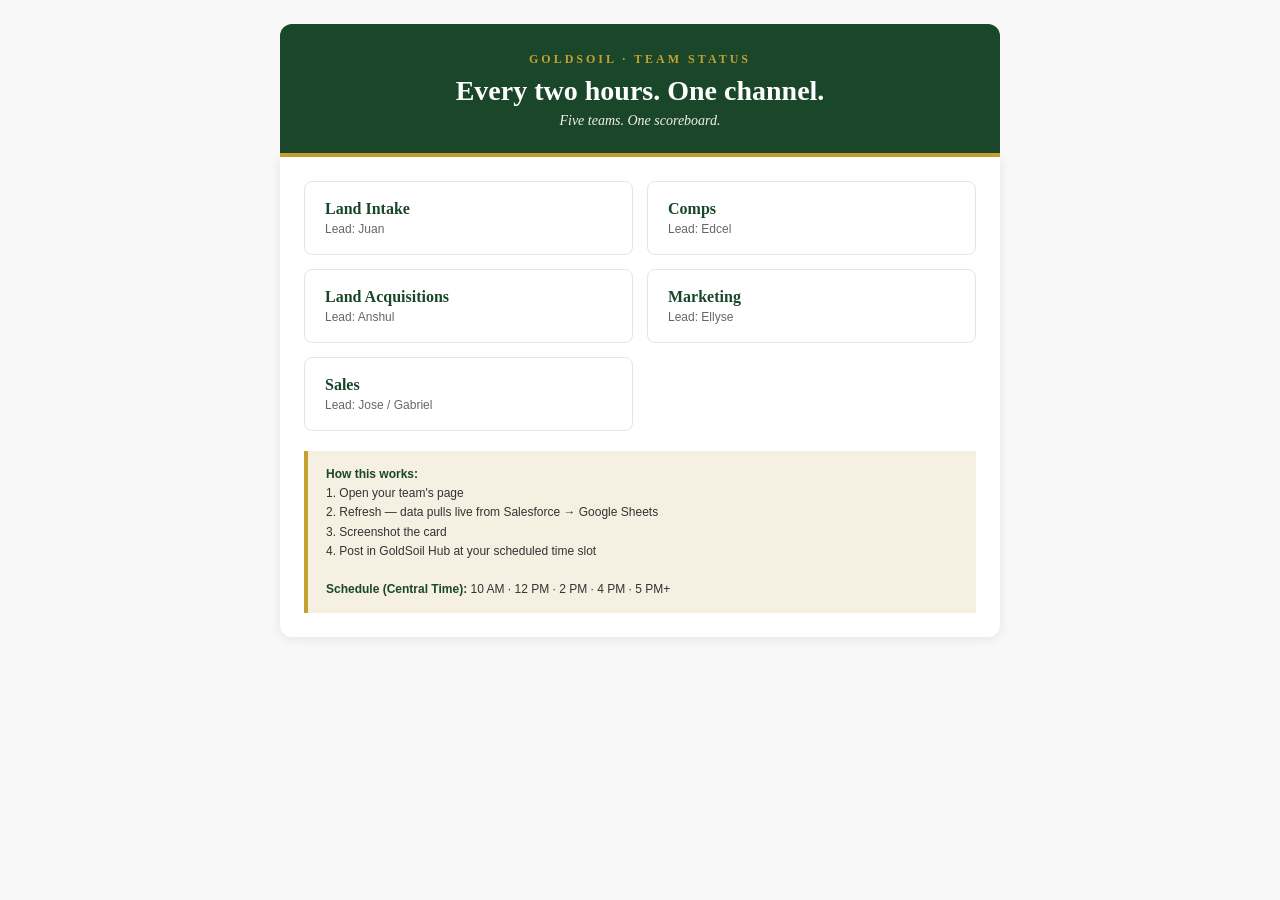
==== index.html @ e0307158 "Update index.html" ====
<!DOCTYPE html>
<html lang="en">
<head>
  <meta charset="UTF-8">
  <meta name="viewport" content="width=device-width, initial-scale=1.0">
  <title>GoldSoil Status Cards</title>
  <link rel="stylesheet" href="shared/brand.css">
</head>
<body>
  <div class="landing">
    <div class="landing-header">
      <div class="brand">GOLDSOIL · TEAM STATUS</div>
      <h1>Every two hours. One channel.</h1>
      <div class="tagline">Five teams. One scoreboard.</div>
    </div>

    <div class="landing-body">
      <div class="team-grid">
        <a href="lim.html" class="team-card-link">
          <div class="team-name">Land Intake</div>
          <div class="team-lead">Lead: Juan</div>
        </a>

        <a href="comps.html" class="team-card-link">
          <div class="team-name">Comps</div>
          <div class="team-lead">Lead: Edcel</div>
        </a>

        <a href="acquisitions.html" class="team-card-link">
          <div class="team-name">Land Acquisitions</div>
          <div class="team-lead">Lead: Anshul</div>
        </a>

        <a href="marketing.html" class="team-card-link">
          <div class="team-name">Marketing</div>
          <div class="team-lead">Lead: Ellyse</div>
        </a>

        <a href="sales.html" class="team-card-link">
          <div class="team-name">Sales</div>
          <div class="team-lead">Lead: Jose / Gabriel</div>
        </a>
      </div>

      <div class="landing-instructions">
        <strong>How this works:</strong><br>
        1. Open your team's page<br>
        2. Refresh — data pulls live from Salesforce → Google Sheets<br>
        3. Screenshot the card<br>
        4. Post in GoldSoil Hub at your scheduled time slot<br><br>
        <strong>Schedule (Central Time):</strong> 10 AM · 12 PM · 2 PM · 4 PM · 5 PM+
      </div>
    </div>
  </div>
</body>
</html>
---- shared/brand.css ----
/* ============================================
   GoldSoil Status Cards — Brand Stylesheet
   One source of truth for all team cards
   ============================================ */

:root {
  --gs-dark-green: #1A472A;
  --gs-dark-green-light: #2A6B40;
  --gs-gold: #C4A22F;
  --gs-cream: #F5F0E1;
  --gs-cream-light: #FFF8E1;
  --gs-text: #333333;
  --gs-muted: #666666;
  --gs-faint: #888888;
  --gs-border: #E5E5E5;
  --gs-border-soft: #CCCCCC;

  --font-display: Georgia, 'Times New Roman', serif;
  --font-body: Arial, Helvetica, sans-serif;

  --radius-lg: 12px;
  --radius-md: 8px;
  --radius-sm: 4px;
}

* { box-sizing: border-box; }

body {
  font-family: var(--font-body);
  background: #F8F8F8;
  margin: 0;
  padding: 24px;
  color: var(--gs-text);
  min-height: 100vh;
  display: flex;
  flex-direction: column;
  align-items: center;
}

/* Refresh bar above card */
.refresh-bar {
  width: 100%;
  max-width: 720px;
  margin-bottom: 12px;
  display: flex;
  justify-content: space-between;
  align-items: center;
  font-family: var(--font-body);
  font-size: 12px;
  color: var(--gs-muted);
}

.refresh-bar button {
  background: var(--gs-dark-green);
  color: var(--gs-gold);
  border: none;
  padding: 8px 14px;
  border-radius: var(--radius-sm);
  font-family: var(--font-body);
  font-size: 12px;
  font-weight: bold;
  letter-spacing: 0.5px;
  cursor: pointer;
}

.refresh-bar button:hover {
  background: var(--gs-dark-green-light);
}

.refresh-bar .last-updated {
  font-style: italic;
}

/* The card */
.card {
  background: #FFFFFF;
  border-radius: var(--radius-lg);
  overflow: hidden;
  box-shadow: 0 2px 12px rgba(0,0,0,0.08);
  max-width: 720px;
  width: 100%;
}

/* Header */
.card-header {
  background: var(--gs-dark-green);
  padding: 18px 24px;
  display: flex;
  align-items: center;
  justify-content: space-between;
  border-bottom: 4px solid var(--gs-gold);
}

.card-header .brand {
  font-family: var(--font-display);
  font-weight: bold;
  font-size: 11px;
  color: var(--gs-gold);
  letter-spacing: 2px;
  margin-bottom: 4px;
}

.card-header h1 {
  font-family: var(--font-display);
  font-weight: bold;
  font-size: 22px;
  color: #FFFFFF;
  line-height: 1;
  margin: 0;
}

.card-header .lead-block {
  text-align: right;
}

.card-header .lead-label {
  font-family: var(--font-body);
  font-size: 11px;
  color: var(--gs-gold);
  text-transform: uppercase;
  letter-spacing: 1px;
}

.card-header .lead-name {
  font-family: var(--font-body);
  font-weight: bold;
  font-size: 14px;
  color: #FFFFFF;
}

/* Time-slot strip */
.time-strip {
  background: var(--gs-cream);
  padding: 10px 24px;
  display: flex;
  align-items: center;
  justify-content: space-between;
  border-bottom: 0.5px solid var(--gs-border);
}

.time-strip .label {
  font-family: var(--font-body);
  font-size: 10px;
  color: var(--gs-faint);
  text-transform: uppercase;
  letter-spacing: 1px;
  margin-right: 8px;
}

.time-strip .pills {
  display: flex;
  gap: 6px;
  align-items: center;
}

.time-strip .pill {
  background: #FFFFFF;
  color: var(--gs-faint);
  border: 1px solid var(--gs-border-soft);
  padding: 4px 10px;
  border-radius: 12px;
  font-family: var(--font-body);
  font-size: 11px;
}

.time-strip .pill.active {
  background: var(--gs-dark-green);
  color: var(--gs-gold);
  border-color: var(--gs-dark-green);
  font-weight: bold;
}

.time-strip .date {
  font-family: var(--font-body);
  font-size: 11px;
  color: var(--gs-dark-green);
  font-weight: bold;
}

/* Hero KPI strip */
.kpi-strip {
  display: grid;
  border-bottom: 0.5px solid var(--gs-border);
}

.kpi-cell {
  padding: 18px 16px;
  text-align: center;
  border-right: 0.5px solid var(--gs-border);
}

.kpi-cell:last-child { border-right: none; }

.kpi-cell.accent { background: var(--gs-cream); }
.kpi-cell.accent .kpi-label { color: var(--gs-dark-green); font-weight: bold; }

.kpi-cell.hero { background: var(--gs-dark-green); }
.kpi-cell.hero .kpi-value { color: var(--gs-gold); }
.kpi-cell.hero .kpi-label { color: var(--gs-gold); font-weight: bold; }

.kpi-value {
  font-family: var(--font-display);
  font-weight: bold;
  font-size: 32px;
  color: var(--gs-dark-green);
  line-height: 1;
}

.kpi-label {
  font-family: var(--font-body);
  font-size: 10px;
  color: var(--gs-muted);
  text-transform: uppercase;
  letter-spacing: 0.5px;
  margin-top: 6px;
}

/* Hero block (used for LIM target vs actual) */
.hero-block {
  padding: 18px 20px;
  background: linear-gradient(135deg, var(--gs-dark-green) 0%, var(--gs-dark-green-light) 100%);
  border-right: 0.5px solid var(--gs-border);
}

.hero-block .label {
  font-family: var(--font-body);
  font-size: 10px;
  color: var(--gs-gold);
  text-transform: uppercase;
  letter-spacing: 1.5px;
  margin-bottom: 4px;
}

.hero-block .value-row {
  display: flex;
  align-items: baseline;
  gap: 8px;
}

.hero-block .value-big {
  font-family: var(--font-display);
  font-weight: bold;
  font-size: 40px;
  color: var(--gs-gold);
  line-height: 1;
}

.hero-block .value-target {
  font-family: var(--font-display);
  font-size: 22px;
  color: var(--gs-cream);
  line-height: 1;
}

.hero-block .badge {
  display: inline-block;
  background: var(--gs-gold);
  color: var(--gs-dark-green);
  padding: 3px 10px;
  border-radius: 10px;
  font-family: var(--font-body);
  font-size: 10px;
  font-weight: bold;
  letter-spacing: 0.5px;
  margin-top: 8px;
}

/* Section headers */
.section {
  padding: 18px 24px 4px;
}

.section h2 {
  font-family: var(--font-display);
  font-weight: bold;
  font-size: 12px;
  color: var(--gs-gold);
  letter-spacing: 1.5px;
  margin: 0 0 8px 0;
}

/* Tables */
table {
  width: 100%;
  border-collapse: collapse;
  font-family: var(--font-body);
  font-size: 12px;
}

table thead tr {
  background: var(--gs-dark-green);
}

table th {
  text-align: left;
  padding: 8px 10px;
  color: var(--gs-gold);
  font-weight: bold;
  font-size: 11px;
  letter-spacing: 0.5px;
}

table th.num { text-align: right; }

table td {
  padding: 8px 10px;
  color: var(--gs-text);
  border-bottom: 0.5px solid var(--gs-border);
}

table td.num { text-align: right; }
table td.label { font-weight: bold; color: var(--gs-dark-green); }
table td.highlight { color: var(--gs-dark-green); font-weight: bold; }
table td.gold { color: var(--gs-gold); font-weight: bold; }

table tbody tr:nth-child(even) { background: var(--gs-cream); }

table tbody tr.total {
  background: var(--gs-dark-green);
}

table tbody tr.total td {
  color: var(--gs-gold);
  font-weight: bold;
  border-bottom: none;
}

/* Inline text section (counties top list, channel split, etc) */
.inline-stat {
  font-family: var(--font-body);
  font-size: 12px;
  color: var(--gs-text);
  line-height: 1.7;
}

.inline-stat .label-bold {
  color: var(--gs-dark-green);
  font-weight: bold;
}

/* Flags / Needs Anshul */
.flags {
  margin: 16px 24px;
  background: var(--gs-cream-light);
  border-left: 5px solid var(--gs-gold);
  padding: 12px 16px;
}

.flags .flag-label {
  font-family: var(--font-display);
  font-weight: bold;
  font-size: 11px;
  color: var(--gs-gold);
  letter-spacing: 1.5px;
  margin-bottom: 4px;
}

.flags .flag-body {
  font-family: var(--font-body);
  font-size: 12px;
  color: var(--gs-text);
  line-height: 1.5;
}

.flags .flag-header {
  display: flex;
  justify-content: space-between;
  align-items: center;
  margin-bottom: 4px;
}

.flags .flag-edit-btn {
  background: transparent;
  border: 1px solid var(--gs-gold);
  color: var(--gs-gold);
  font-family: var(--font-display);
  font-size: 10px;
  letter-spacing: 1px;
  padding: 3px 10px;
  cursor: pointer;
  border-radius: 2px;
}

.flags .flag-edit-btn:hover {
  background: var(--gs-gold);
  color: white;
}

.flags .flag-edit textarea {
  width: 100%;
  font-family: var(--font-body);
  font-size: 12px;
  color: var(--gs-text);
  line-height: 1.5;
  padding: 8px;
  border: 1px solid var(--gs-border);
  border-radius: 2px;
  background: white;
  box-sizing: border-box;
  resize: vertical;
}

.flags .flag-edit-actions {
  display: flex;
  gap: 8px;
  margin-top: 8px;
}

.flags .flag-save-btn,
.flags .flag-cancel-btn {
  font-family: var(--font-display);
  font-size: 10px;
  letter-spacing: 1px;
  padding: 4px 12px;
  cursor: pointer;
  border-radius: 2px;
  border: 1px solid var(--gs-gold);
}

.flags .flag-save-btn {
  background: var(--gs-gold);
  color: white;
}

.flags .flag-cancel-btn {
  background: transparent;
  color: var(--gs-gold);
}

/* Footer */
.card-footer {
  background: var(--gs-cream);
  padding: 10px 24px;
  display: flex;
  justify-content: space-between;
  align-items: center;
  border-top: 0.5px solid var(--gs-border);
}

.card-footer .org {
  font-family: var(--font-display);
  font-style: italic;
  font-size: 11px;
  color: var(--gs-dark-green);
}

.card-footer .posted {
  font-family: var(--font-body);
  font-size: 10px;
  color: var(--gs-faint);
  letter-spacing: 0.5px;
}

/* Loading & error states */
.loading-state, .error-state {
  padding: 60px 24px;
  text-align: center;
  font-family: var(--font-body);
  font-size: 14px;
  color: var(--gs-muted);
}

.error-state {
  color: #B00020;
  background: #FFF0F0;
  border-radius: var(--radius-md);
  margin: 20px;
}

/* Landing page */
.landing {
  max-width: 720px;
  width: 100%;
  margin: 0 auto;
}

.landing-header {
  background: var(--gs-dark-green);
  padding: 28px 28px 24px;
  border-radius: var(--radius-lg) var(--radius-lg) 0 0;
  border-bottom: 4px solid var(--gs-gold);
  text-align: center;
}

.landing-header .brand {
  font-family: var(--font-display);
  font-weight: bold;
  font-size: 12px;
  color: var(--gs-gold);
  letter-spacing: 3px;
  margin-bottom: 8px;
}

.landing-header h1 {
  font-family: var(--font-display);
  font-weight: bold;
  font-size: 28px;
  color: #FFFFFF;
  margin: 0 0 6px 0;
}

.landing-header .tagline {
  font-family: var(--font-display);
  font-style: italic;
  font-size: 14px;
  color: var(--gs-cream);
}

.landing-body {
  background: #FFFFFF;
  padding: 24px;
  border-radius: 0 0 var(--radius-lg) var(--radius-lg);
  box-shadow: 0 2px 12px rgba(0,0,0,0.08);
}

.team-grid {
  display: grid;
  grid-template-columns: repeat(2, 1fr);
  gap: 14px;
}

.team-card-link {
  display: block;
  background: #FFFFFF;
  border: 1px solid var(--gs-border);
  border-radius: var(--radius-md);
  padding: 18px 20px;
  text-decoration: none;
  color: var(--gs-text);
  transition: all 0.15s;
}

.team-card-link:hover {
  border-color: var(--gs-gold);
  background: var(--gs-cream);
  transform: translateY(-1px);
  box-shadow: 0 4px 8px rgba(0,0,0,0.06);
}

.team-card-link .team-name {
  font-family: var(--font-display);
  font-weight: bold;
  font-size: 16px;
  color: var(--gs-dark-green);
  margin-bottom: 4px;
}

.team-card-link .team-lead {
  font-family: var(--font-body);
  font-size: 12px;
  color: var(--gs-muted);
}

.landing-instructions {
  margin-top: 20px;
  background: var(--gs-cream);
  border-left: 4px solid var(--gs-gold);
  padding: 14px 18px;
  font-family: var(--font-body);
  font-size: 12px;
  color: var(--gs-text);
  line-height: 1.6;
}

.landing-instructions strong {
  color: var(--gs-dark-green);
}

@media (max-width: 600px) {
  body { padding: 12px; }
  .team-grid { grid-template-columns: 1fr; }
  .kpi-strip { grid-template-columns: repeat(2, 1fr) !important; }
}
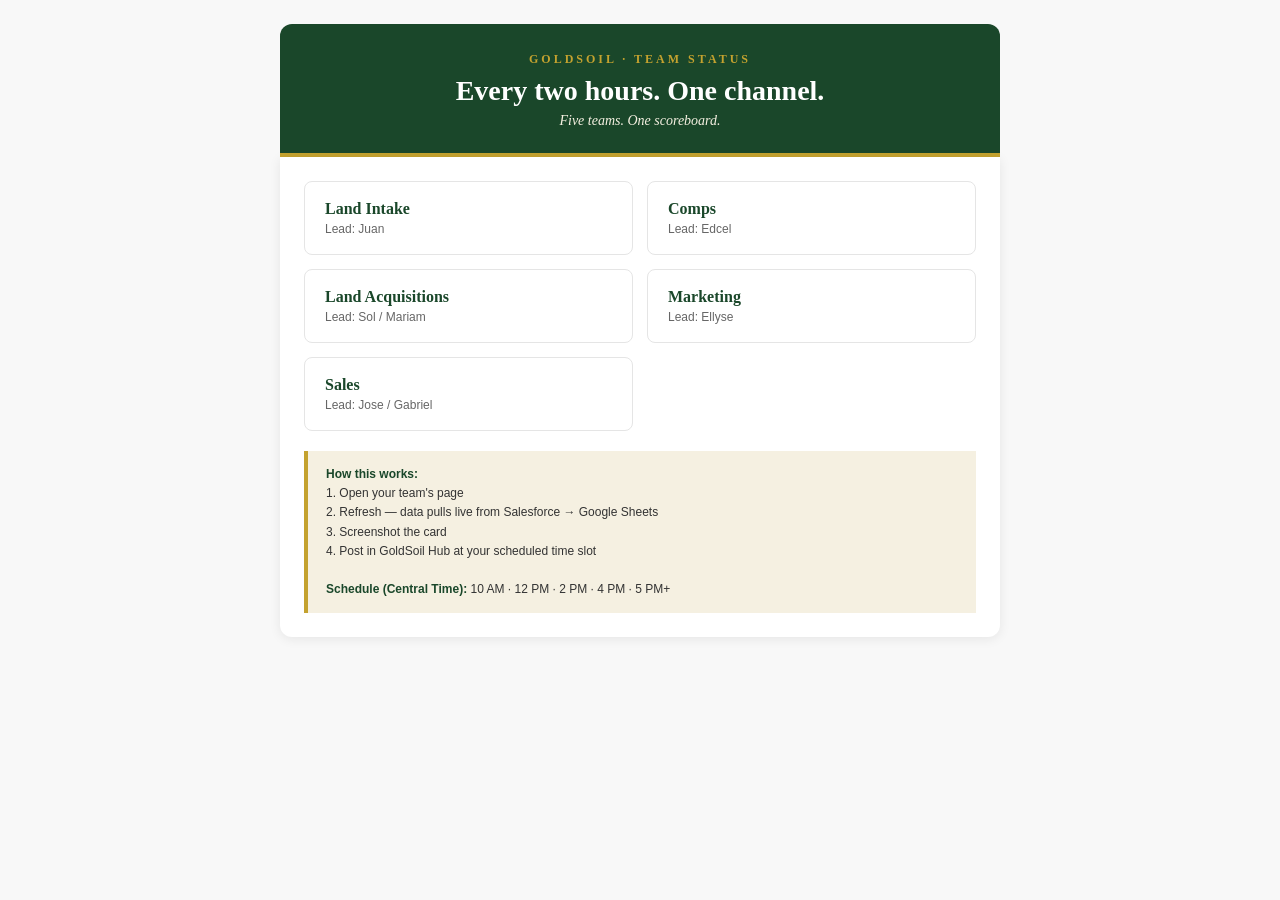
==== commit 4bc27ef3: "Update index.html" ====
--- a/index.html
+++ b/index.html
@@ -28,7 +28,7 @@
 
         <a href="acquisitions.html" class="team-card-link">
           <div class="team-name">Land Acquisitions</div>
-          <div class="team-lead">Lead: Anshul</div>
+          <div class="team-lead">Lead: Sol / Mariam</div>
         </a>
 
         <a href="marketing.html" class="team-card-link">
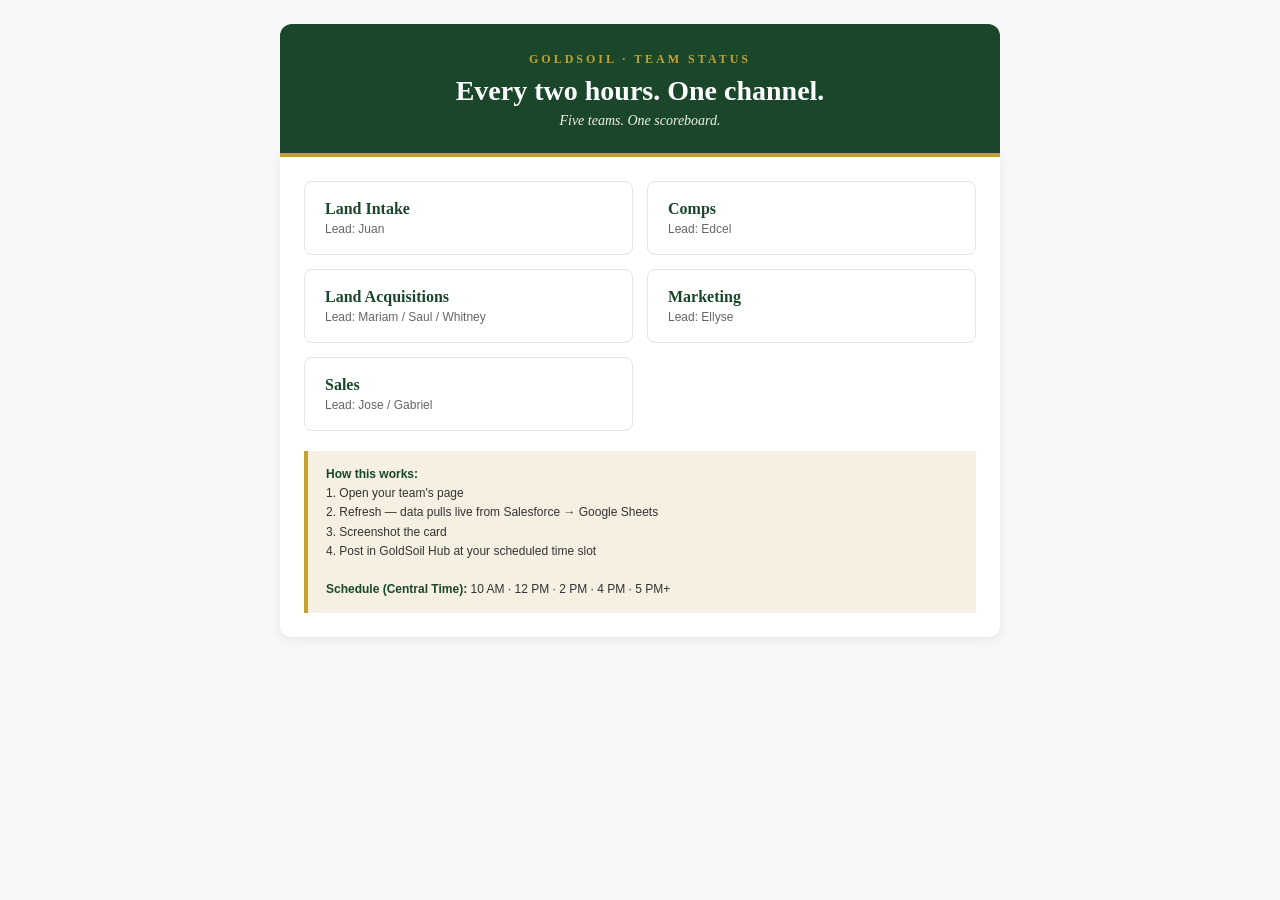
==== commit 7aee7f68: "Update index.html" ====
--- a/index.html
+++ b/index.html
@@ -28,7 +28,7 @@
 
         <a href="acquisitions.html" class="team-card-link">
           <div class="team-name">Land Acquisitions</div>
-          <div class="team-lead">Lead: Sol / Mariam</div>
+          <div class="team-lead">Lead: Mariam / Saul / Whitney</div>
         </a>
 
         <a href="marketing.html" class="team-card-link">
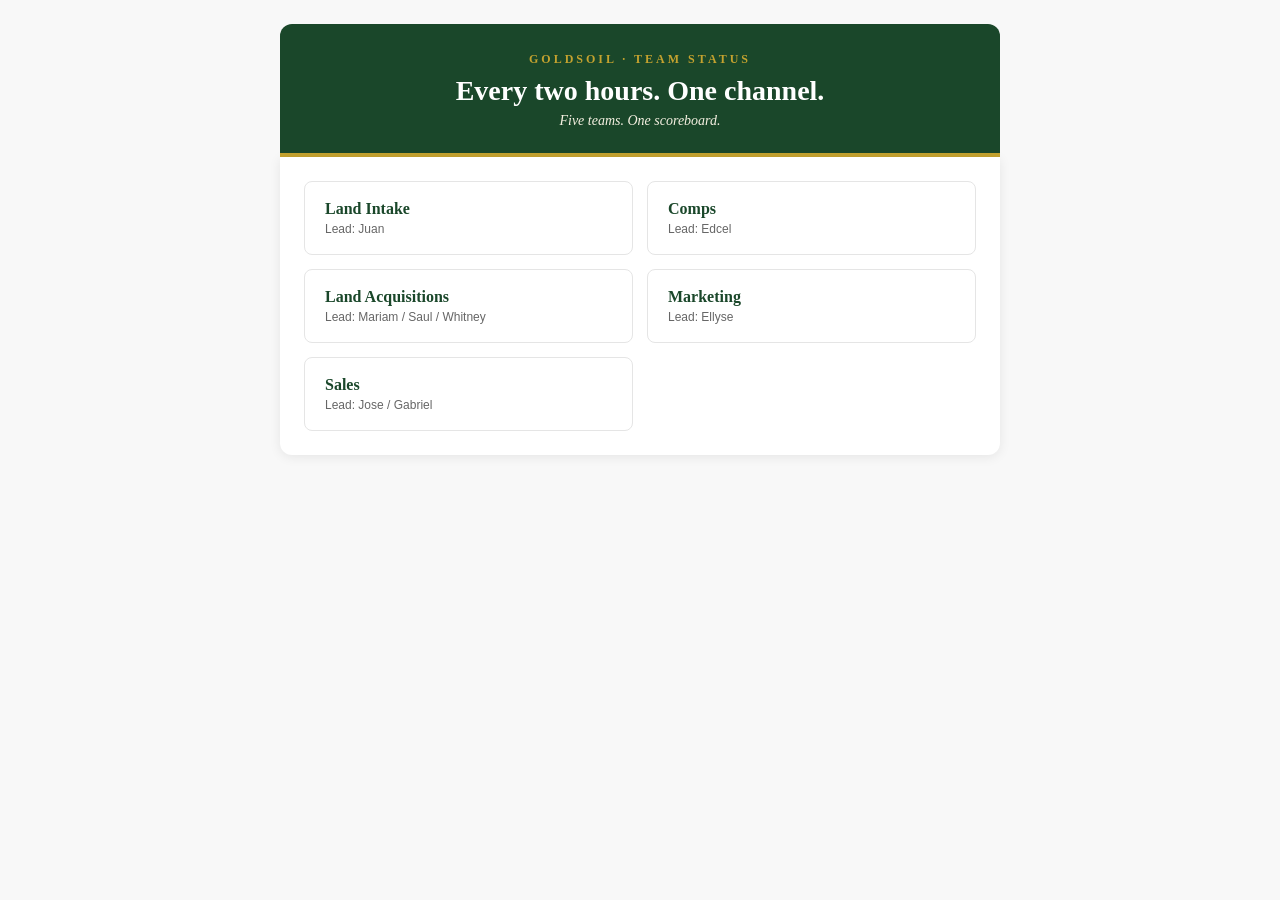
==== commit aed74ed4: "Update index.html" ====
--- a/index.html
+++ b/index.html
@@ -42,14 +42,6 @@
         </a>
       </div>
 
-      <div class="landing-instructions">
-        <strong>How this works:</strong><br>
-        1. Open your team's page<br>
-        2. Refresh — data pulls live from Salesforce → Google Sheets<br>
-        3. Screenshot the card<br>
-        4. Post in GoldSoil Hub at your scheduled time slot<br><br>
-        <strong>Schedule (Central Time):</strong> 10 AM · 12 PM · 2 PM · 4 PM · 5 PM+
-      </div>
     </div>
   </div>
 </body>
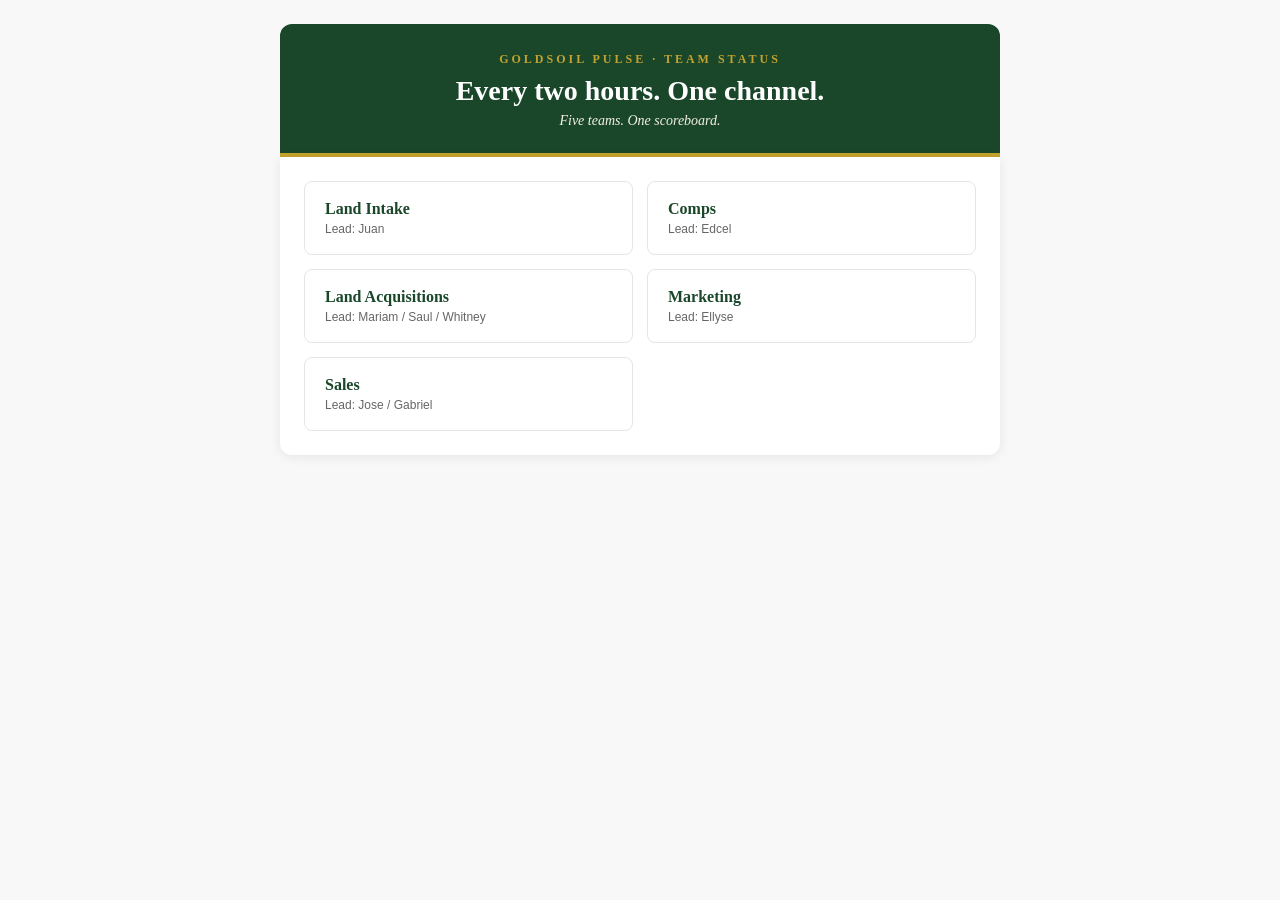
==== commit f5dc83c9: "Update index.html" ====
--- a/index.html
+++ b/index.html
@@ -9,7 +9,7 @@
 <body>
   <div class="landing">
     <div class="landing-header">
-      <div class="brand">GOLDSOIL · TEAM STATUS</div>
+      <div class="brand">GOLDSOIL PULSE · TEAM STATUS</div>
       <h1>Every two hours. One channel.</h1>
       <div class="tagline">Five teams. One scoreboard.</div>
     </div>
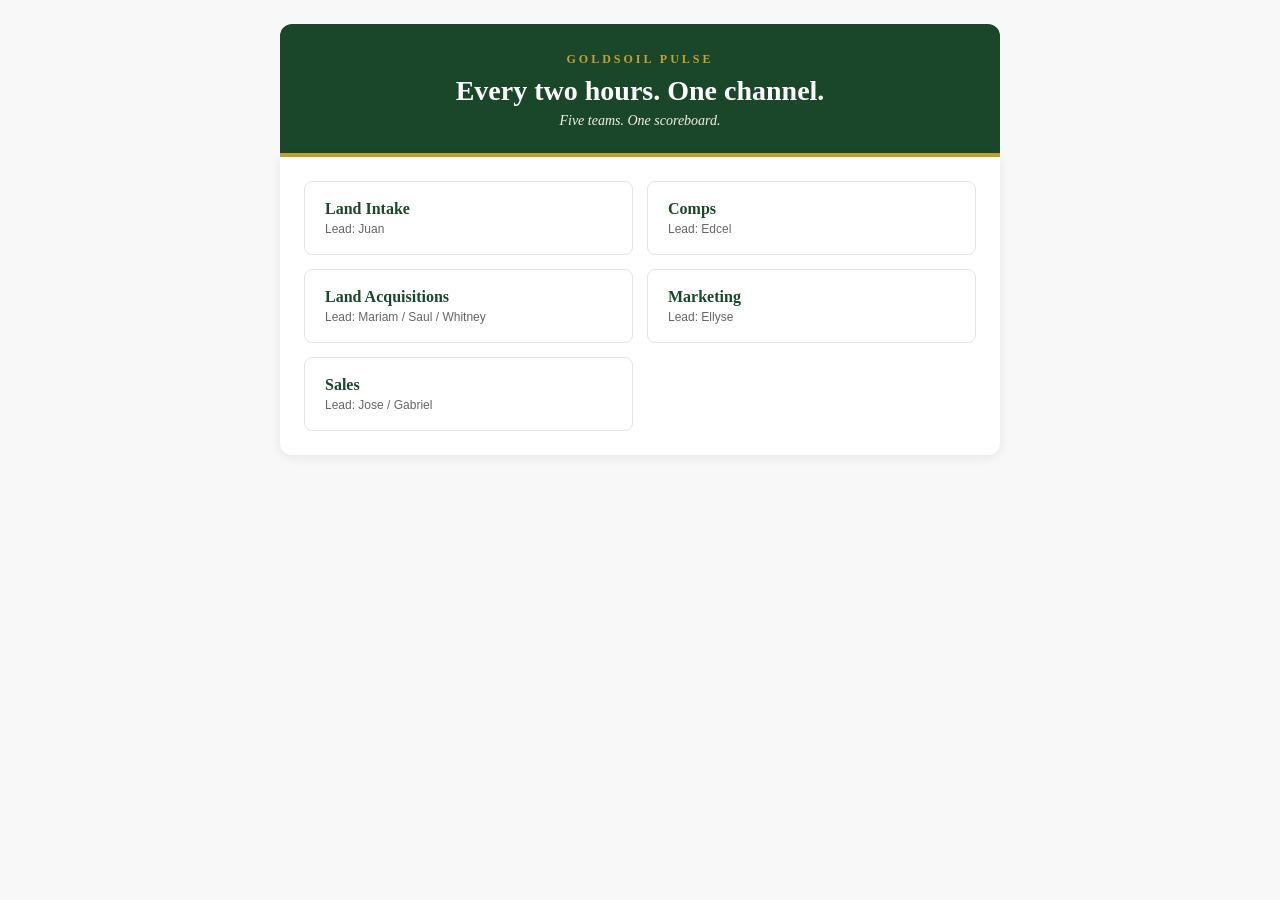
==== commit ac0560f0: "Remove 'TEAM STATUS' from brand text" ====
--- a/index.html
+++ b/index.html
@@ -9,7 +9,7 @@
 <body>
   <div class="landing">
     <div class="landing-header">
-      <div class="brand">GOLDSOIL PULSE · TEAM STATUS</div>
+      <div class="brand">GOLDSOIL PULSE </div>
       <h1>Every two hours. One channel.</h1>
       <div class="tagline">Five teams. One scoreboard.</div>
     </div>
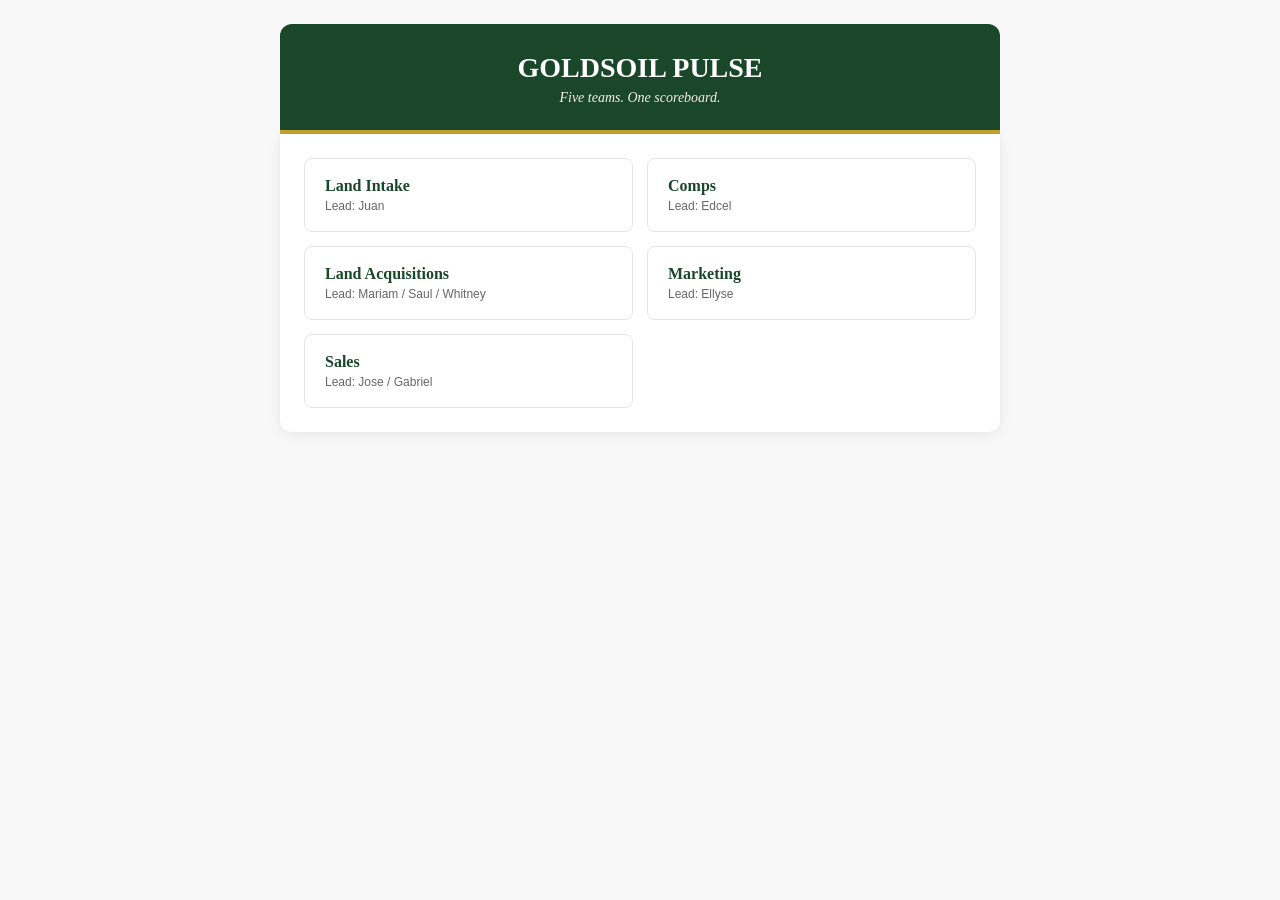
==== commit 5339b36c: "Update landing header text in index.html" ====
--- a/index.html
+++ b/index.html
@@ -9,8 +9,7 @@
 <body>
   <div class="landing">
     <div class="landing-header">
-      <div class="brand">GOLDSOIL PULSE </div>
-      <h1>Every two hours. One channel.</h1>
+      <h1>GOLDSOIL PULSE</h1>
       <div class="tagline">Five teams. One scoreboard.</div>
     </div>
 
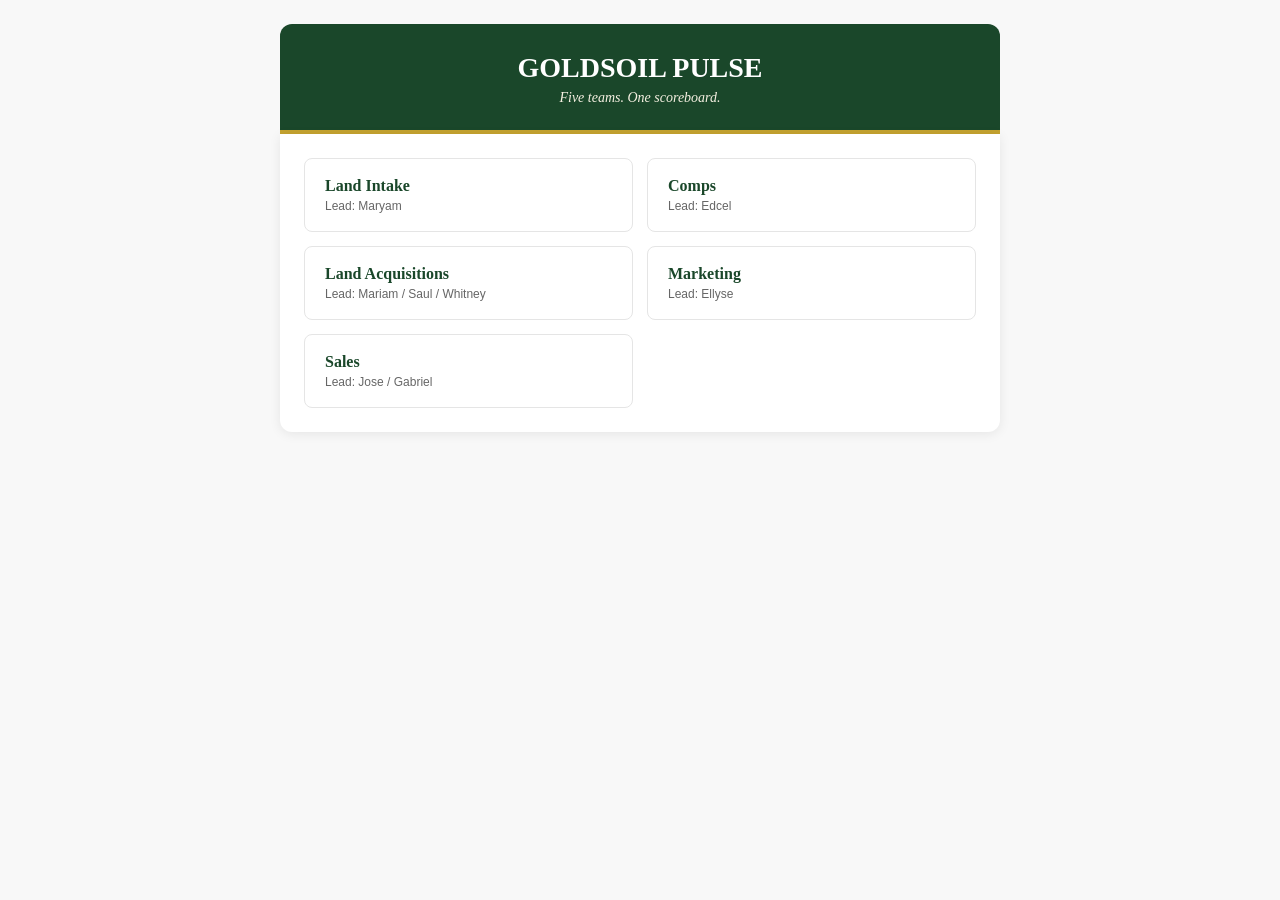
==== commit f511ae8e: "Update index.html" ====
--- a/index.html
+++ b/index.html
@@ -17,7 +17,7 @@
       <div class="team-grid">
         <a href="lim.html" class="team-card-link">
           <div class="team-name">Land Intake</div>
-          <div class="team-lead">Lead: Juan</div>
+          <div class="team-lead">Lead: Maryam</div>
         </a>
 
         <a href="comps.html" class="team-card-link">
